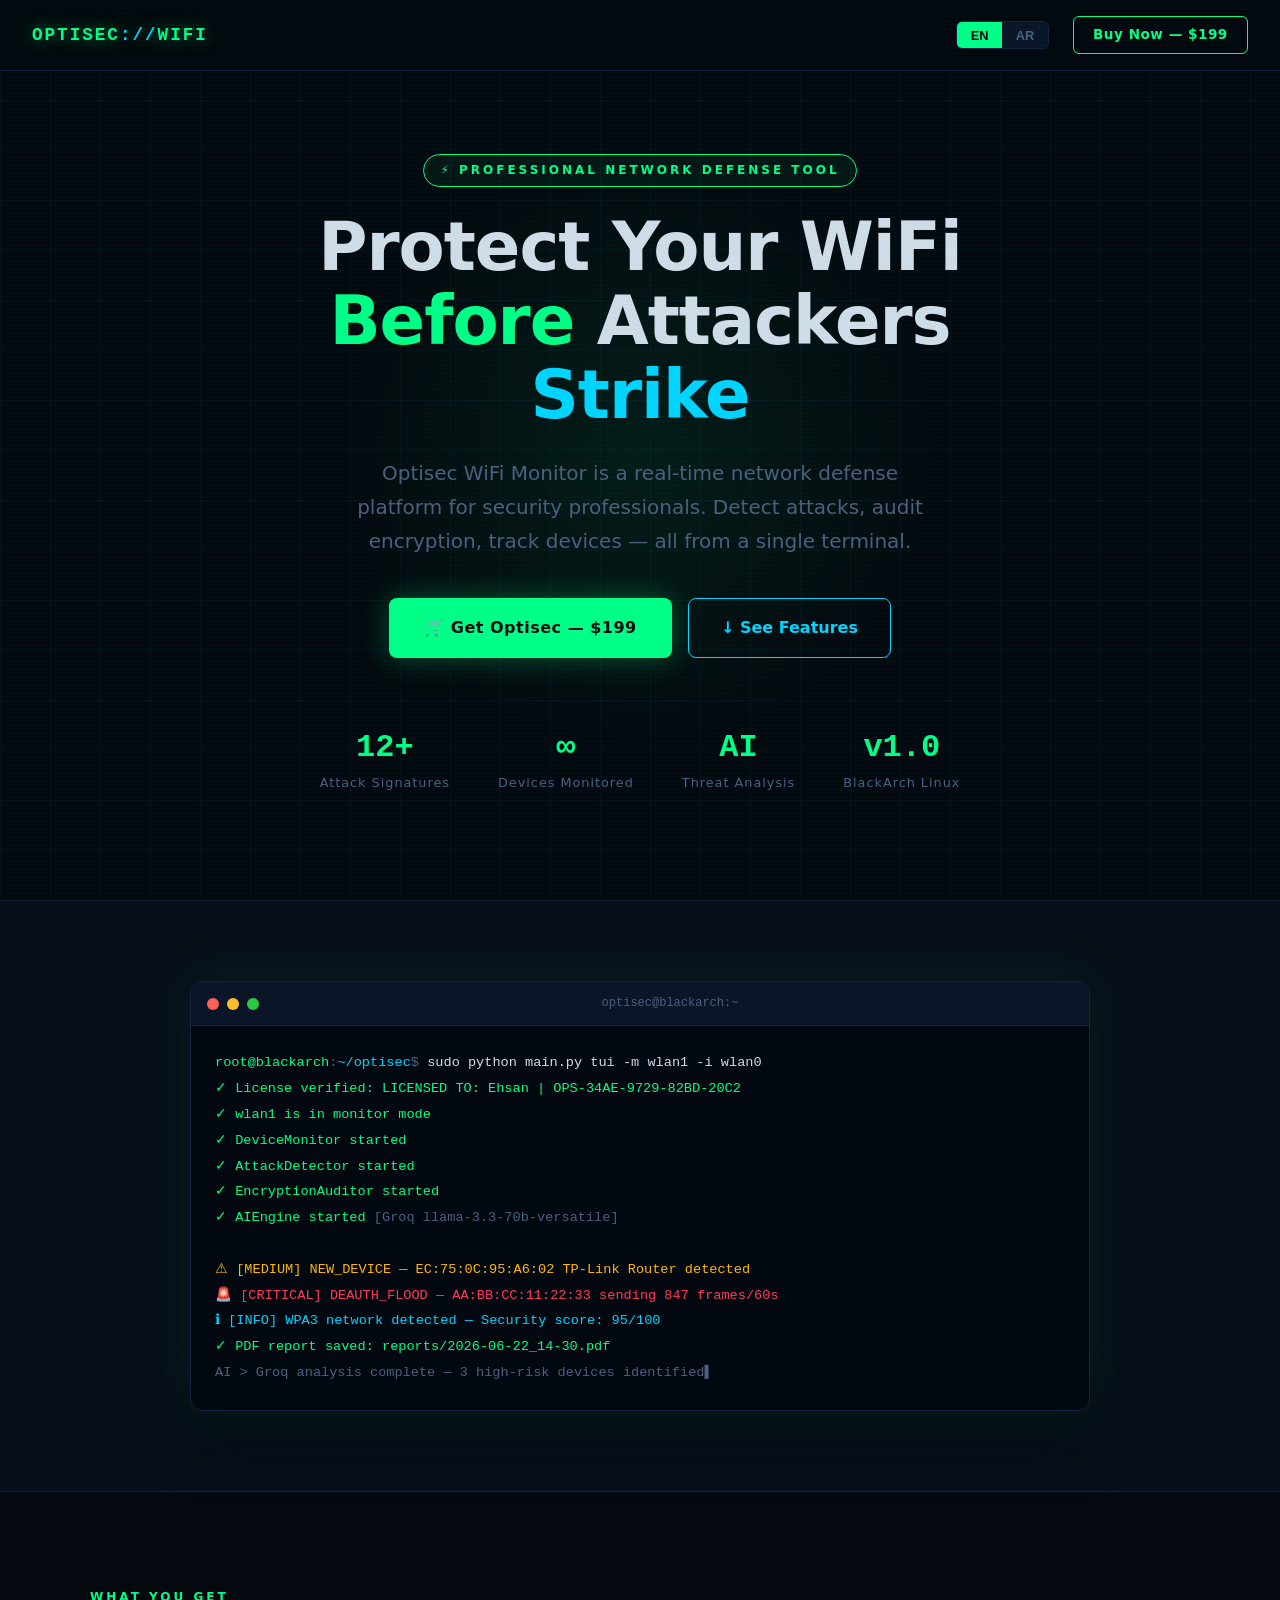
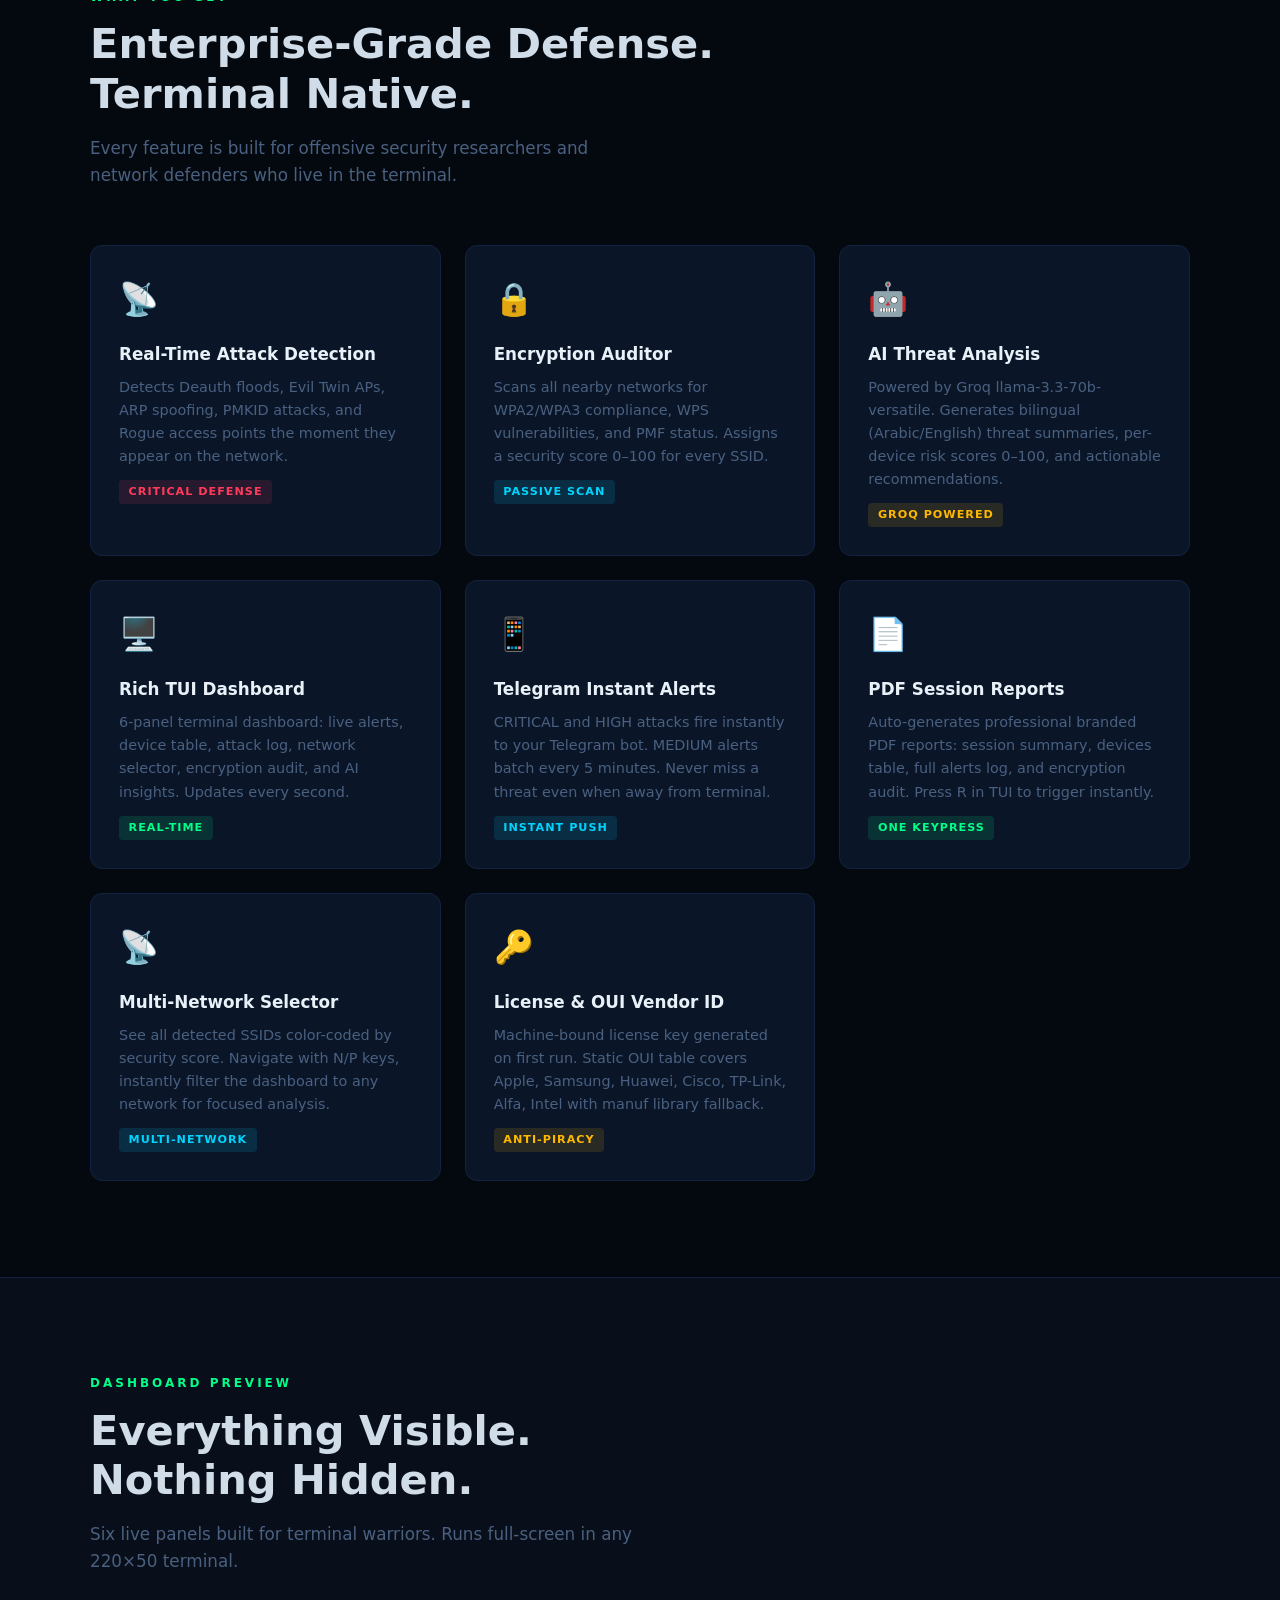
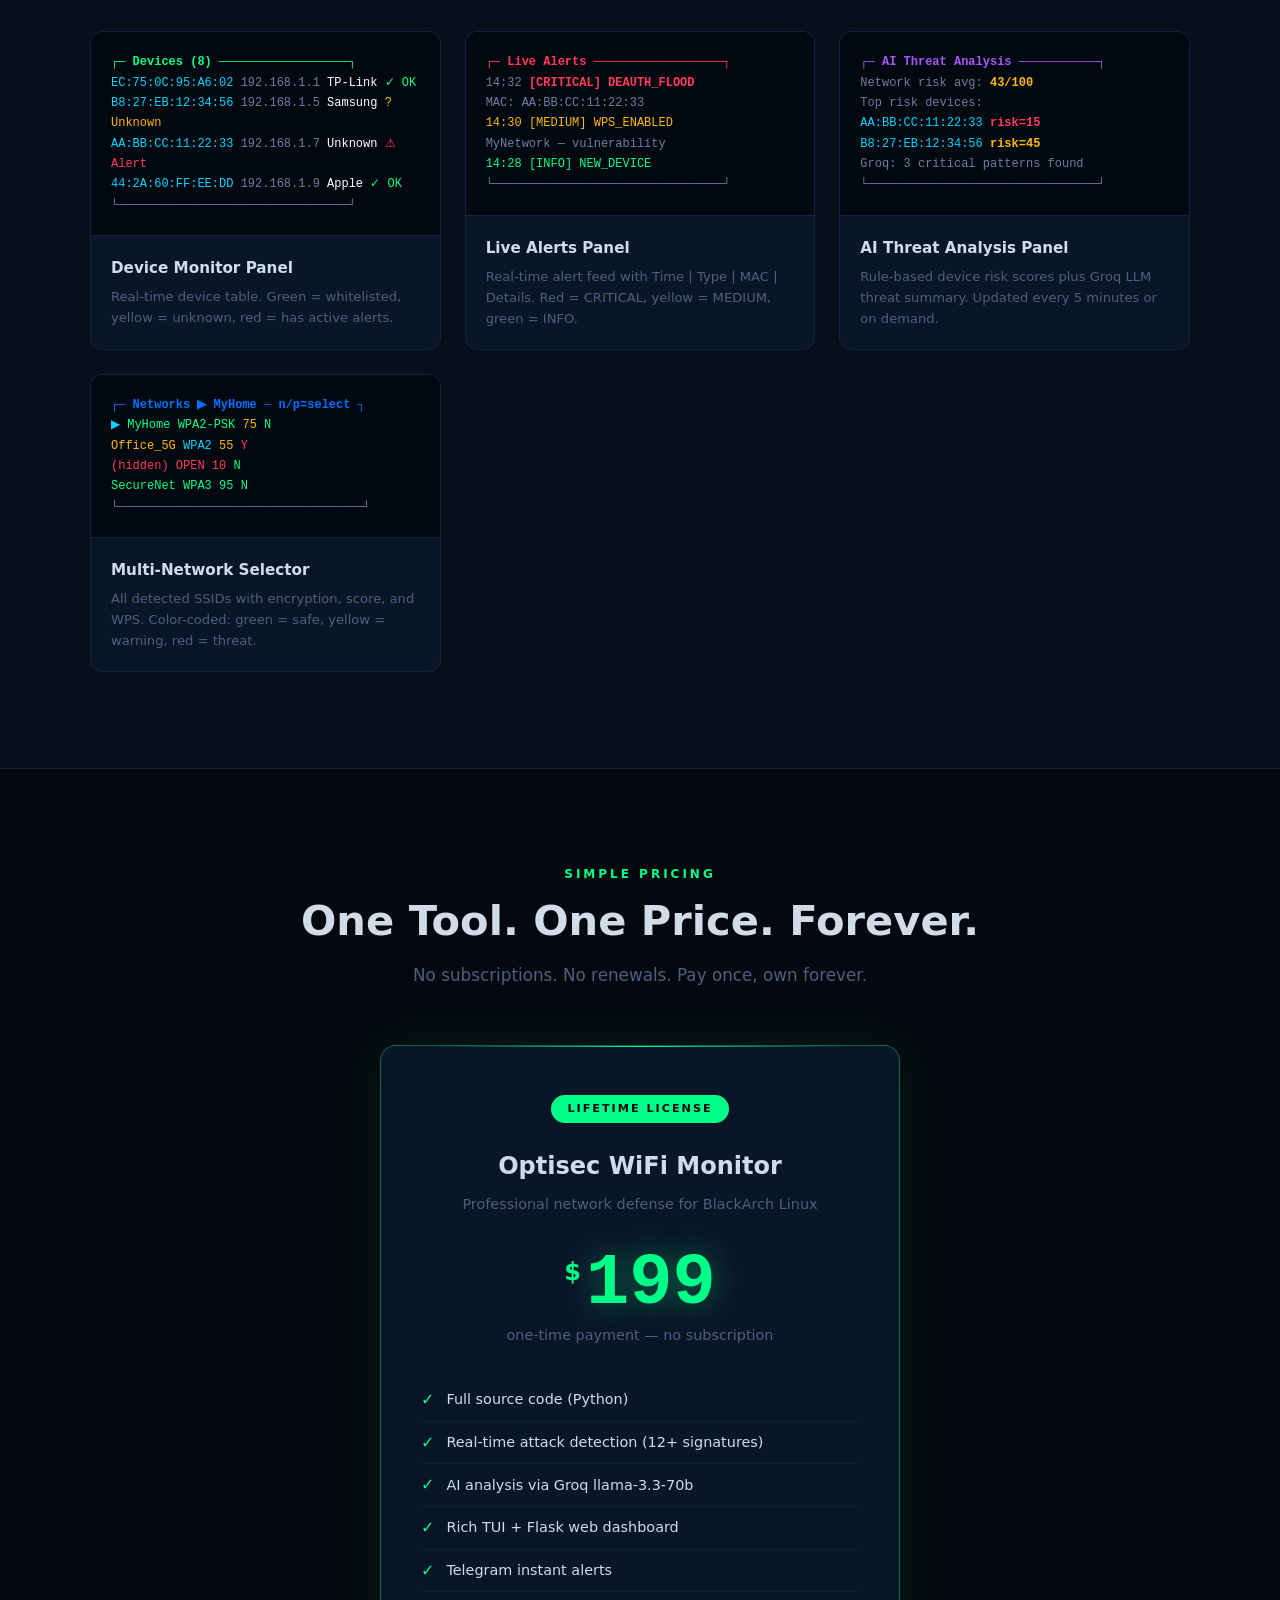
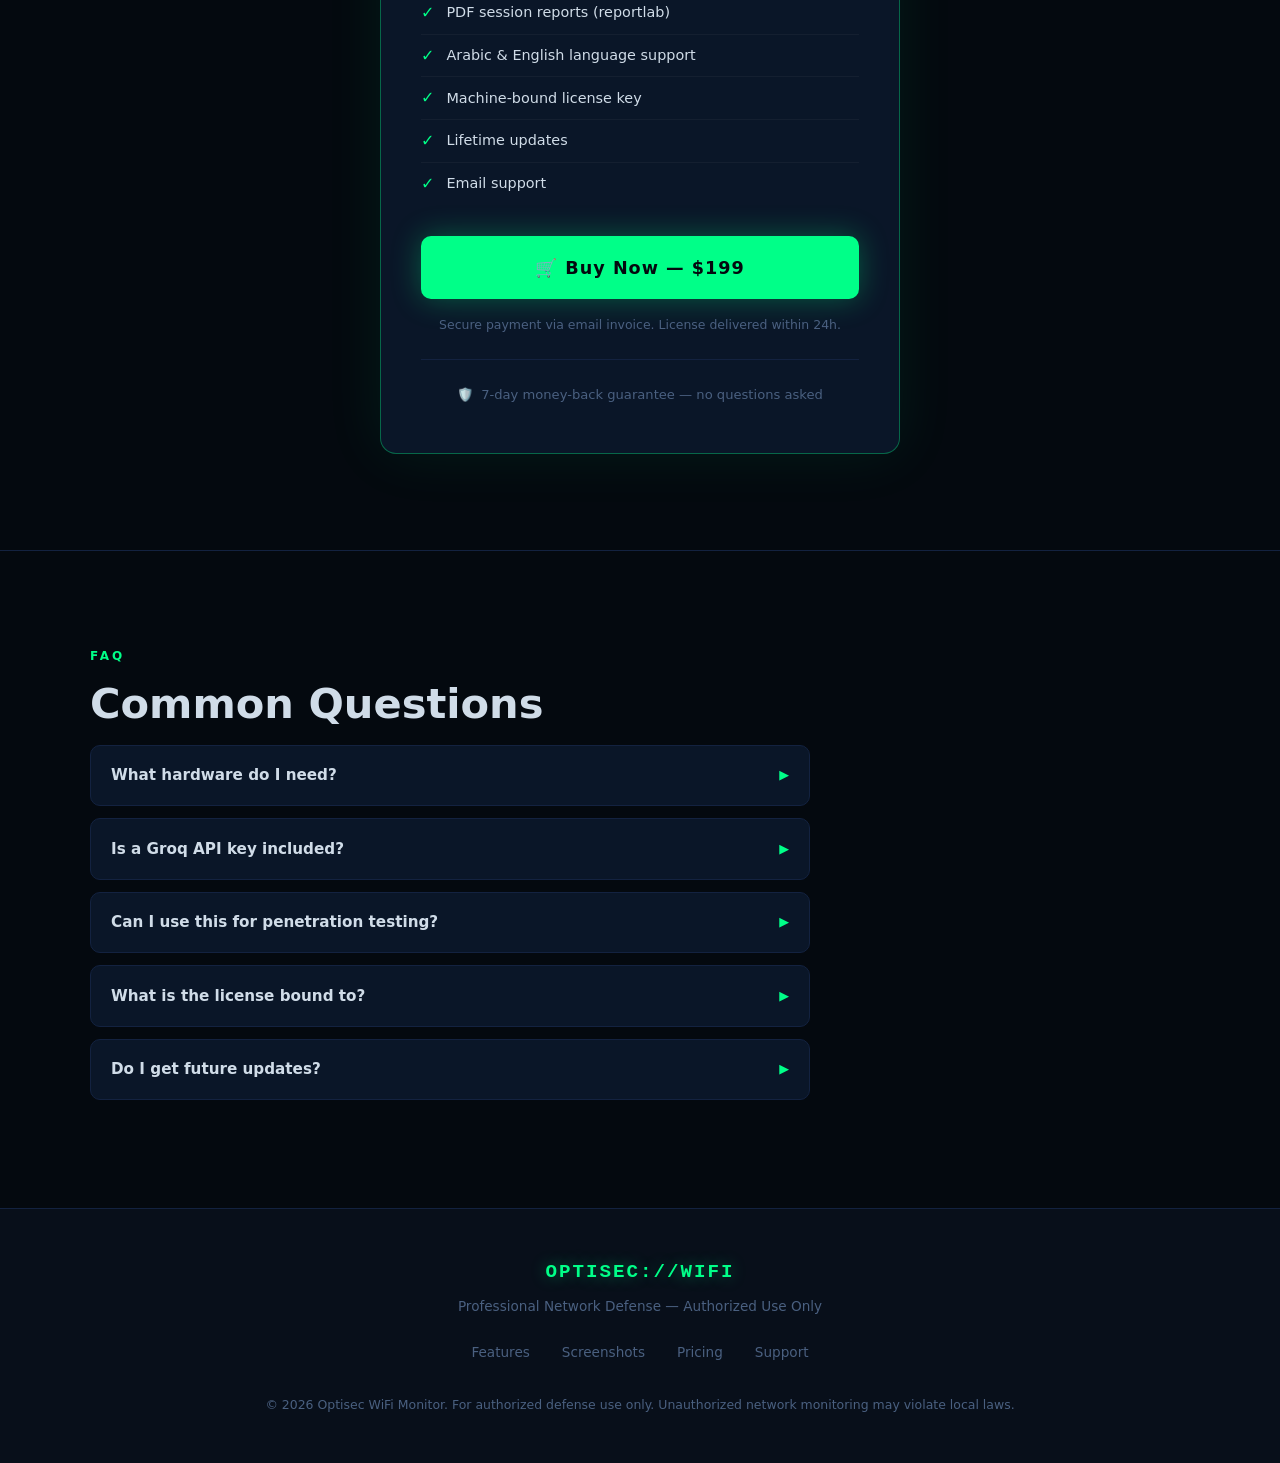
==== index.html @ 94ca8caf "Deploy sales landing page to GitHub Pages Optisec WiFi Monitor — $199 one-time license. Bilingual EN" ====
<!DOCTYPE html>
<html lang="en" dir="ltr">
<head>
<meta charset="UTF-8">
<meta name="viewport" content="width=device-width, initial-scale=1.0">
<title>Optisec WiFi Monitor — Professional Network Defense</title>
<style>
  :root {
    --green:   #00ff88;
    --cyan:    #00d4ff;
    --red:     #ff3b5c;
    --bg:      #04090f;
    --bg2:     #080f1a;
    --card:    #0a1628;
    --border:  #132240;
    --text:    #d0dce8;
    --muted:   #4a6080;
    --yellow:  #ffb800;
  }

  * { margin: 0; padding: 0; box-sizing: border-box; }

  html { scroll-behavior: smooth; }

  body {
    background: var(--bg);
    color: var(--text);
    font-family: 'Segoe UI', system-ui, sans-serif;
    line-height: 1.6;
    overflow-x: hidden;
  }

  body.ar { font-family: 'Segoe UI', 'Tahoma', 'Arial', sans-serif; }

  /* ── Scanlines overlay ───────────────────────────────────── */
  body::before {
    content: '';
    position: fixed;
    inset: 0;
    background: repeating-linear-gradient(
      0deg,
      transparent,
      transparent 2px,
      rgba(0,255,136,0.015) 2px,
      rgba(0,255,136,0.015) 4px
    );
    pointer-events: none;
    z-index: 999;
  }

  /* ── Nav ─────────────────────────────────────────────────── */
  nav {
    position: fixed;
    top: 0; left: 0; right: 0;
    z-index: 100;
    background: rgba(4,9,15,0.92);
    backdrop-filter: blur(12px);
    border-bottom: 1px solid var(--border);
    padding: 1rem 2rem;
    display: flex;
    align-items: center;
    justify-content: space-between;
  }

  .nav-logo {
    font-size: 1.1rem;
    font-weight: 700;
    font-family: 'Courier New', monospace;
    color: var(--green);
    letter-spacing: 2px;
    text-shadow: 0 0 16px rgba(0,255,136,0.5);
  }

  .nav-logo span { color: var(--cyan); }

  .nav-right { display: flex; align-items: center; gap: 1.5rem; }

  .lang-toggle {
    display: flex;
    background: var(--card);
    border: 1px solid var(--border);
    border-radius: 6px;
    overflow: hidden;
  }

  .lang-btn {
    padding: 0.35rem 0.85rem;
    font-size: 0.8rem;
    font-weight: 600;
    cursor: pointer;
    border: none;
    background: transparent;
    color: var(--muted);
    transition: all 0.2s;
  }

  .lang-btn.active {
    background: var(--green);
    color: #04090f;
  }

  .nav-cta {
    padding: 0.45rem 1.2rem;
    background: transparent;
    border: 1px solid var(--green);
    color: var(--green);
    border-radius: 6px;
    font-size: 0.85rem;
    font-weight: 600;
    cursor: pointer;
    text-decoration: none;
    transition: all 0.2s;
    letter-spacing: 0.5px;
  }

  .nav-cta:hover {
    background: var(--green);
    color: #04090f;
    box-shadow: 0 0 20px rgba(0,255,136,0.4);
  }

  /* ── Hero ────────────────────────────────────────────────── */
  .hero {
    min-height: 100vh;
    display: flex;
    align-items: center;
    justify-content: center;
    text-align: center;
    padding: 7rem 2rem 4rem;
    position: relative;
    overflow: hidden;
  }

  .hero-grid {
    position: absolute;
    inset: 0;
    background-image:
      linear-gradient(rgba(0,212,255,0.04) 1px, transparent 1px),
      linear-gradient(90deg, rgba(0,212,255,0.04) 1px, transparent 1px);
    background-size: 50px 50px;
    animation: gridPan 20s linear infinite;
  }

  @keyframes gridPan {
    0%   { background-position: 0 0; }
    100% { background-position: 50px 50px; }
  }

  .hero-glow {
    position: absolute;
    width: 600px; height: 600px;
    background: radial-gradient(circle, rgba(0,255,136,0.08) 0%, transparent 70%);
    top: 50%; left: 50%;
    transform: translate(-50%, -50%);
    pointer-events: none;
  }

  .hero-content { position: relative; z-index: 1; max-width: 820px; }

  .hero-badge {
    display: inline-block;
    padding: 0.35rem 1rem;
    border: 1px solid var(--green);
    border-radius: 50px;
    font-size: 0.75rem;
    font-weight: 700;
    color: var(--green);
    letter-spacing: 3px;
    text-transform: uppercase;
    margin-bottom: 1.5rem;
    background: rgba(0,255,136,0.06);
  }

  .hero h1 {
    font-size: clamp(2.4rem, 6vw, 4.2rem);
    font-weight: 800;
    line-height: 1.1;
    margin-bottom: 1.5rem;
    letter-spacing: -1px;
  }

  .hero h1 .accent { color: var(--green); }
  .hero h1 .accent2 { color: var(--cyan); }

  .hero-sub {
    font-size: clamp(1rem, 2.5vw, 1.25rem);
    color: var(--muted);
    max-width: 600px;
    margin: 0 auto 2.5rem;
    line-height: 1.7;
  }

  .hero-actions { display: flex; gap: 1rem; justify-content: center; flex-wrap: wrap; }

  .btn-primary {
    display: inline-flex;
    align-items: center;
    gap: 0.5rem;
    padding: 1rem 2.2rem;
    background: var(--green);
    color: #04090f;
    font-weight: 800;
    font-size: 1rem;
    border: none;
    border-radius: 8px;
    cursor: pointer;
    text-decoration: none;
    transition: all 0.2s;
    letter-spacing: 0.5px;
    box-shadow: 0 0 30px rgba(0,255,136,0.3);
  }

  .btn-primary:hover {
    transform: translateY(-2px);
    box-shadow: 0 0 50px rgba(0,255,136,0.5);
  }

  .btn-secondary {
    display: inline-flex;
    align-items: center;
    gap: 0.5rem;
    padding: 1rem 2rem;
    background: transparent;
    color: var(--cyan);
    font-weight: 600;
    font-size: 1rem;
    border: 1px solid var(--cyan);
    border-radius: 8px;
    cursor: pointer;
    text-decoration: none;
    transition: all 0.2s;
  }

  .btn-secondary:hover {
    background: rgba(0,212,255,0.08);
    box-shadow: 0 0 20px rgba(0,212,255,0.2);
  }

  .hero-stats {
    display: flex;
    gap: 3rem;
    justify-content: center;
    margin-top: 4rem;
    flex-wrap: wrap;
  }

  .stat { text-align: center; }
  .stat-num {
    font-size: 2rem;
    font-weight: 800;
    color: var(--green);
    font-family: 'Courier New', monospace;
  }
  .stat-label { font-size: 0.8rem; color: var(--muted); letter-spacing: 1px; }

  /* ── Terminal Demo ───────────────────────────────────────── */
  .terminal-section {
    padding: 5rem 2rem;
    background: var(--bg2);
    border-top: 1px solid var(--border);
    border-bottom: 1px solid var(--border);
  }

  .terminal-wrap {
    max-width: 900px;
    margin: 0 auto;
    background: #020810;
    border: 1px solid var(--border);
    border-radius: 12px;
    overflow: hidden;
    box-shadow: 0 0 60px rgba(0,255,136,0.1), 0 20px 60px rgba(0,0,0,0.5);
  }

  .terminal-bar {
    background: var(--card);
    padding: 0.75rem 1rem;
    display: flex;
    align-items: center;
    gap: 0.5rem;
    border-bottom: 1px solid var(--border);
  }

  .dot { width: 12px; height: 12px; border-radius: 50%; }
  .dot-r { background: #ff5f57; }
  .dot-y { background: #ffbd2e; }
  .dot-g { background: #28ca41; }

  .terminal-title {
    margin-left: auto; margin-right: auto;
    font-size: 0.75rem;
    color: var(--muted);
    font-family: 'Courier New', monospace;
  }

  .terminal-body {
    padding: 1.5rem;
    font-family: 'Courier New', monospace;
    font-size: 0.85rem;
    line-height: 1.9;
  }

  .t-prompt { color: var(--green); }
  .t-cmd    { color: var(--text); }
  .t-ok     { color: var(--green); }
  .t-warn   { color: var(--yellow); }
  .t-err    { color: var(--red); }
  .t-info   { color: var(--cyan); }
  .t-dim    { color: var(--muted); }
  .t-blink  { animation: blink 1s step-end infinite; }
  @keyframes blink { 50% { opacity: 0; } }

  /* ── Section ─────────────────────────────────────────────── */
  section { padding: 6rem 2rem; }
  .container { max-width: 1100px; margin: 0 auto; }

  .section-label {
    font-size: 0.75rem;
    font-weight: 700;
    letter-spacing: 3px;
    text-transform: uppercase;
    color: var(--green);
    margin-bottom: 0.75rem;
  }

  .section-title {
    font-size: clamp(1.8rem, 4vw, 2.6rem);
    font-weight: 800;
    margin-bottom: 1rem;
    line-height: 1.2;
  }

  .section-sub {
    font-size: 1.05rem;
    color: var(--muted);
    max-width: 560px;
    margin-bottom: 3.5rem;
  }

  /* ── Features grid ───────────────────────────────────────── */
  .features-grid {
    display: grid;
    grid-template-columns: repeat(auto-fit, minmax(300px, 1fr));
    gap: 1.5rem;
  }

  .feature-card {
    background: var(--card);
    border: 1px solid var(--border);
    border-radius: 12px;
    padding: 1.75rem;
    transition: all 0.25s;
    position: relative;
    overflow: hidden;
  }

  .feature-card::before {
    content: '';
    position: absolute;
    top: 0; left: 0; right: 0;
    height: 2px;
    background: linear-gradient(90deg, var(--green), transparent);
    opacity: 0;
    transition: opacity 0.25s;
  }

  .feature-card:hover {
    border-color: rgba(0,255,136,0.3);
    transform: translateY(-3px);
    box-shadow: 0 8px 40px rgba(0,0,0,0.4), 0 0 20px rgba(0,255,136,0.05);
  }

  .feature-card:hover::before { opacity: 1; }

  .feature-icon {
    font-size: 2rem;
    margin-bottom: 1rem;
    display: block;
  }

  .feature-card h3 {
    font-size: 1.05rem;
    font-weight: 700;
    margin-bottom: 0.5rem;
    color: #e8f0f8;
  }

  .feature-card p {
    font-size: 0.9rem;
    color: var(--muted);
    line-height: 1.6;
  }

  .tag {
    display: inline-block;
    padding: 0.2rem 0.6rem;
    border-radius: 4px;
    font-size: 0.7rem;
    font-weight: 700;
    letter-spacing: 1px;
    margin-top: 0.75rem;
  }

  .tag-green  { background: rgba(0,255,136,0.12); color: var(--green); }
  .tag-cyan   { background: rgba(0,212,255,0.12); color: var(--cyan); }
  .tag-yellow { background: rgba(255,184,0,0.12); color: var(--yellow); }
  .tag-red    { background: rgba(255,59,92,0.12);  color: var(--red); }

  /* ── Screenshots ─────────────────────────────────────────── */
  .screenshots { background: var(--bg2); }

  .screen-grid {
    display: grid;
    grid-template-columns: repeat(auto-fit, minmax(280px, 1fr));
    gap: 1.5rem;
    margin-top: 1rem;
  }

  .screen-card {
    background: var(--card);
    border: 1px solid var(--border);
    border-radius: 12px;
    overflow: hidden;
  }

  .screen-preview {
    background: #020810;
    padding: 1.25rem;
    font-family: 'Courier New', monospace;
    font-size: 0.75rem;
    line-height: 1.7;
    border-bottom: 1px solid var(--border);
    min-height: 160px;
  }

  .screen-info { padding: 1.25rem; }
  .screen-info h4 { font-size: 0.95rem; font-weight: 700; margin-bottom: 0.35rem; }
  .screen-info p  { font-size: 0.82rem; color: var(--muted); }

  /* ── Pricing ─────────────────────────────────────────────── */
  .pricing-wrap {
    max-width: 520px;
    margin: 0 auto;
  }

  .price-card {
    background: var(--card);
    border: 1px solid rgba(0,255,136,0.35);
    border-radius: 16px;
    padding: 3rem 2.5rem;
    text-align: center;
    position: relative;
    overflow: hidden;
    box-shadow: 0 0 60px rgba(0,255,136,0.08);
  }

  .price-card::before {
    content: '';
    position: absolute;
    top: -1px; left: 10%; right: 10%;
    height: 2px;
    background: linear-gradient(90deg, transparent, var(--green), transparent);
  }

  .price-badge {
    display: inline-block;
    background: var(--green);
    color: #04090f;
    font-size: 0.7rem;
    font-weight: 800;
    letter-spacing: 2px;
    padding: 0.3rem 1rem;
    border-radius: 50px;
    margin-bottom: 1.5rem;
  }

  .price-name {
    font-size: 1.5rem;
    font-weight: 800;
    margin-bottom: 0.5rem;
  }

  .price-desc {
    font-size: 0.9rem;
    color: var(--muted);
    margin-bottom: 2rem;
  }

  .price-amount {
    margin-bottom: 2rem;
  }

  .price-currency {
    font-size: 1.5rem;
    font-weight: 700;
    color: var(--green);
    vertical-align: top;
    line-height: 3rem;
  }

  .price-number {
    font-size: 4.5rem;
    font-weight: 900;
    color: var(--green);
    font-family: 'Courier New', monospace;
    text-shadow: 0 0 30px rgba(0,255,136,0.4);
    line-height: 1;
  }

  .price-period {
    font-size: 0.9rem;
    color: var(--muted);
    margin-top: 0.25rem;
  }

  .price-features {
    list-style: none;
    text-align: left;
    margin-bottom: 2rem;
  }

  .price-features li {
    padding: 0.5rem 0;
    font-size: 0.9rem;
    display: flex;
    align-items: center;
    gap: 0.75rem;
    border-bottom: 1px solid rgba(255,255,255,0.04);
  }

  .price-features li:last-child { border-bottom: none; }

  .price-features .check { color: var(--green); font-size: 1rem; flex-shrink: 0; }

  .btn-buy {
    display: block;
    width: 100%;
    padding: 1.1rem;
    background: var(--green);
    color: #04090f;
    font-weight: 900;
    font-size: 1.1rem;
    border: none;
    border-radius: 10px;
    cursor: pointer;
    text-decoration: none;
    transition: all 0.2s;
    letter-spacing: 1px;
    box-shadow: 0 0 30px rgba(0,255,136,0.3);
    margin-bottom: 1rem;
  }

  .btn-buy:hover {
    transform: translateY(-2px);
    box-shadow: 0 0 60px rgba(0,255,136,0.5);
  }

  .price-note {
    font-size: 0.78rem;
    color: var(--muted);
  }

  .price-guarantee {
    display: flex;
    align-items: center;
    justify-content: center;
    gap: 0.5rem;
    margin-top: 1.5rem;
    font-size: 0.82rem;
    color: var(--muted);
    border-top: 1px solid var(--border);
    padding-top: 1.5rem;
  }

  /* ── FAQ ─────────────────────────────────────────────────── */
  .faq-list { max-width: 720px; }

  .faq-item {
    border: 1px solid var(--border);
    border-radius: 10px;
    margin-bottom: 0.75rem;
    overflow: hidden;
    background: var(--card);
  }

  .faq-q {
    padding: 1.1rem 1.25rem;
    font-weight: 600;
    cursor: pointer;
    display: flex;
    justify-content: space-between;
    align-items: center;
    user-select: none;
    font-size: 0.95rem;
  }

  .faq-q:hover { color: var(--green); }

  .faq-arrow { color: var(--green); transition: transform 0.2s; font-size: 0.8rem; }
  .faq-item.open .faq-arrow { transform: rotate(90deg); }

  .faq-a {
    display: none;
    padding: 0 1.25rem 1.1rem;
    font-size: 0.88rem;
    color: var(--muted);
    line-height: 1.7;
    border-top: 1px solid var(--border);
    padding-top: 1rem;
  }

  .faq-item.open .faq-a { display: block; }

  /* ── Footer ──────────────────────────────────────────────── */
  footer {
    background: var(--bg2);
    border-top: 1px solid var(--border);
    padding: 3rem 2rem;
    text-align: center;
  }

  .footer-logo {
    font-size: 1.2rem;
    font-weight: 700;
    font-family: 'Courier New', monospace;
    color: var(--green);
    letter-spacing: 2px;
    text-shadow: 0 0 16px rgba(0,255,136,0.4);
    margin-bottom: 0.5rem;
  }

  .footer-tagline {
    font-size: 0.85rem;
    color: var(--muted);
    margin-bottom: 1.5rem;
  }

  .footer-links {
    display: flex;
    gap: 2rem;
    justify-content: center;
    flex-wrap: wrap;
    margin-bottom: 2rem;
  }

  .footer-links a {
    color: var(--muted);
    text-decoration: none;
    font-size: 0.85rem;
    transition: color 0.2s;
  }

  .footer-links a:hover { color: var(--green); }

  .footer-copy {
    font-size: 0.78rem;
    color: var(--muted);
  }

  /* ── Divider ─────────────────────────────────────────────── */
  .divider {
    border: none;
    border-top: 1px solid var(--border);
    margin: 0;
  }

  /* ── RTL / Arabic overrides ──────────────────────────────── */
  html[dir="rtl"] .feature-card::before {
    background: linear-gradient(270deg, var(--green), transparent);
  }

  html[dir="rtl"] .section-sub { margin-left: auto; margin-right: 0; }

  /* ── Responsive ──────────────────────────────────────────── */
  @media (max-width: 600px) {
    nav { padding: 0.75rem 1rem; }
    section { padding: 4rem 1rem; }
    .price-card { padding: 2rem 1.5rem; }
    .price-number { font-size: 3.5rem; }
    .hero-stats { gap: 2rem; }
  }
</style>
</head>
<body>

<!-- ── Nav ──────────────────────────────────────────────────── -->
<nav>
  <div class="nav-logo">OPTISEC<span>://</span>WIFI</div>
  <div class="nav-right">
    <div class="lang-toggle">
      <button class="lang-btn active" onclick="setLang('en')">EN</button>
      <button class="lang-btn" onclick="setLang('ar')">AR</button>
    </div>
    <a href="#pricing" class="nav-cta" data-en="Buy Now — $199" data-ar="اشتر الآن — 199$">Buy Now — $199</a>
  </div>
</nav>

<!-- ── Hero ─────────────────────────────────────────────────── -->
<section class="hero">
  <div class="hero-grid"></div>
  <div class="hero-glow"></div>
  <div class="hero-content">
    <div class="hero-badge" data-en="⚡ Professional Network Defense Tool" data-ar="⚡ أداة دفاع شبكي احترافية">⚡ Professional Network Defense Tool</div>

    <h1>
      <span data-en="Protect Your WiFi<br><span class='accent'>Before</span> Attackers <span class='accent2'>Strike</span>"
            data-ar="احمِ شبكتك اللاسلكية<br><span class='accent'>قبل</span> أن يضرب <span class='accent2'>المهاجمون</span>">
        Protect Your WiFi<br><span class="accent">Before</span> Attackers <span class="accent2">Strike</span>
      </span>
    </h1>

    <p class="hero-sub"
       data-en="Optisec WiFi Monitor is a real-time network defense platform for security professionals. Detect attacks, audit encryption, track devices — all from a single terminal."
       data-ar="Optisec WiFi Monitor منصة دفاع شبكي فورية لمحترفي الأمن السيبراني. اكتشف الهجمات، راجع التشفير، تتبع الأجهزة — كل ذلك من طرفية واحدة.">
      Optisec WiFi Monitor is a real-time network defense platform for security professionals. Detect attacks, audit encryption, track devices — all from a single terminal.
    </p>

    <div class="hero-actions">
      <a href="#pricing" class="btn-primary"
         data-en="🛒 Get Optisec — $199" data-ar="🛒 احصل على Optisec — 199$">
        🛒 Get Optisec — $199
      </a>
      <a href="#features" class="btn-secondary"
         data-en="↓ See Features" data-ar="↓ استعرض المزايا">
        ↓ See Features
      </a>
    </div>

    <div class="hero-stats">
      <div class="stat">
        <div class="stat-num">12+</div>
        <div class="stat-label" data-en="Attack Signatures" data-ar="توقيعات هجوم">Attack Signatures</div>
      </div>
      <div class="stat">
        <div class="stat-num">∞</div>
        <div class="stat-label" data-en="Devices Monitored" data-ar="أجهزة مراقبة">Devices Monitored</div>
      </div>
      <div class="stat">
        <div class="stat-num">AI</div>
        <div class="stat-label" data-en="Threat Analysis" data-ar="تحليل التهديدات">Threat Analysis</div>
      </div>
      <div class="stat">
        <div class="stat-num">v1.0</div>
        <div class="stat-label" data-en="BlackArch Linux" data-ar="بلاك آرش لينكس">BlackArch Linux</div>
      </div>
    </div>
  </div>
</section>

<!-- ── Terminal Demo ─────────────────────────────────────────── -->
<div class="terminal-section">
  <div class="terminal-wrap">
    <div class="terminal-bar">
      <div class="dot dot-r"></div>
      <div class="dot dot-y"></div>
      <div class="dot dot-g"></div>
      <div class="terminal-title">optisec@blackarch:~</div>
    </div>
    <div class="terminal-body">
      <div><span class="t-prompt">root@blackarch</span><span class="t-dim">:</span><span class="t-info">~/optisec</span><span class="t-dim">$</span> <span class="t-cmd">sudo python main.py tui -m wlan1 -i wlan0</span></div>
      <div class="t-ok">✓  License verified: LICENSED TO: Ehsan  |  OPS-34AE-9729-82BD-20C2</div>
      <div class="t-ok">✓  wlan1 is in monitor mode</div>
      <div class="t-ok">✓  DeviceMonitor started</div>
      <div class="t-ok">✓  AttackDetector started</div>
      <div class="t-ok">✓  EncryptionAuditor started</div>
      <div class="t-ok">✓  AIEngine started  <span class="t-dim">[Groq llama-3.3-70b-versatile]</span></div>
      <div>&nbsp;</div>
      <div><span class="t-warn">⚠  [MEDIUM] NEW_DEVICE — EC:75:0C:95:A6:02  TP-Link Router detected</span></div>
      <div><span class="t-err">🚨 [CRITICAL] DEAUTH_FLOOD — AA:BB:CC:11:22:33 sending 847 frames/60s</span></div>
      <div><span class="t-info">ℹ  [INFO] WPA3 network detected — Security score: 95/100</span></div>
      <div><span class="t-ok">✓  PDF report saved: reports/2026-06-22_14-30.pdf</span></div>
      <div><span class="t-dim">AI &gt; Groq analysis complete — 3 high-risk devices identified<span class="t-blink">▌</span></span></div>
    </div>
  </div>
</div>

<!-- ── Features ──────────────────────────────────────────────── -->
<section id="features">
  <div class="container">
    <div class="section-label" data-en="What You Get" data-ar="ما ستحصل عليه">What You Get</div>
    <h2 class="section-title"
        data-en="Enterprise-Grade Defense.<br>Terminal Native."
        data-ar="دفاع بمستوى المؤسسات.<br>مصمم للطرفية.">
      Enterprise-Grade Defense.<br>Terminal Native.
    </h2>
    <p class="section-sub"
       data-en="Every feature is built for offensive security researchers and network defenders who live in the terminal."
       data-ar="كل ميزة مُصممة لباحثي الأمن الهجومي والمدافعين عن الشبكات الذين يعيشون في الطرفية.">
      Every feature is built for offensive security researchers and network defenders who live in the terminal.
    </p>

    <div class="features-grid">

      <div class="feature-card">
        <span class="feature-icon">📡</span>
        <h3 data-en="Real-Time Attack Detection" data-ar="كشف الهجمات الفوري">Real-Time Attack Detection</h3>
        <p data-en="Detects Deauth floods, Evil Twin APs, ARP spoofing, PMKID attacks, and Rogue access points the moment they appear on the network." data-ar="يكتشف فيضانات إلغاء المصادقة، نقاط الوصول المزدوجة، انتحال ARP، وهجمات PMKID فور ظهورها على الشبكة.">
          Detects Deauth floods, Evil Twin APs, ARP spoofing, PMKID attacks, and Rogue access points the moment they appear on the network.
        </p>
        <span class="tag tag-red" data-en="CRITICAL DEFENSE" data-ar="دفاع حرج">CRITICAL DEFENSE</span>
      </div>

      <div class="feature-card">
        <span class="feature-icon">🔒</span>
        <h3 data-en="Encryption Auditor" data-ar="مدقق التشفير">Encryption Auditor</h3>
        <p data-en="Scans all nearby networks for WPA2/WPA3 compliance, WPS vulnerabilities, and PMF status. Assigns a security score 0–100 for every SSID." data-ar="يفحص جميع الشبكات المجاورة لمطابقة WPA2/WPA3، ثغرات WPS، وحالة PMF. يعطي كل SSID درجة أمان من 0 إلى 100.">
          Scans all nearby networks for WPA2/WPA3 compliance, WPS vulnerabilities, and PMF status. Assigns a security score 0–100 for every SSID.
        </p>
        <span class="tag tag-cyan" data-en="PASSIVE SCAN" data-ar="فحص سلبي">PASSIVE SCAN</span>
      </div>

      <div class="feature-card">
        <span class="feature-icon">🤖</span>
        <h3 data-en="AI Threat Analysis" data-ar="تحليل التهديدات بالذكاء الاصطناعي">AI Threat Analysis</h3>
        <p data-en="Powered by Groq llama-3.3-70b-versatile. Generates bilingual (Arabic/English) threat summaries, per-device risk scores 0–100, and actionable recommendations." data-ar="مدعوم بـ Groq llama-3.3-70b-versatile. يولد ملخصات تهديدات ثنائية اللغة (عربي/إنجليزي)، ودرجات مخاطر لكل جهاز، وتوصيات قابلة للتنفيذ.">
          Powered by Groq llama-3.3-70b-versatile. Generates bilingual (Arabic/English) threat summaries, per-device risk scores 0–100, and actionable recommendations.
        </p>
        <span class="tag tag-yellow" data-en="GROQ POWERED" data-ar="مدعوم بـ Groq">GROQ POWERED</span>
      </div>

      <div class="feature-card">
        <span class="feature-icon">🖥️</span>
        <h3 data-en="Rich TUI Dashboard" data-ar="لوحة تحكم طرفية متقدمة">Rich TUI Dashboard</h3>
        <p data-en="6-panel terminal dashboard: live alerts, device table, attack log, network selector, encryption audit, and AI insights. Updates every second." data-ar="لوحة تحكم طرفية بـ 6 نوافذ: تنبيهات مباشرة، جدول الأجهزة، سجل الهجمات، محدد الشبكة، مراجعة التشفير، ورؤى الذكاء الاصطناعي. تحديث كل ثانية.">
          6-panel terminal dashboard: live alerts, device table, attack log, network selector, encryption audit, and AI insights. Updates every second.
        </p>
        <span class="tag tag-green" data-en="REAL-TIME" data-ar="فوري">REAL-TIME</span>
      </div>

      <div class="feature-card">
        <span class="feature-icon">📱</span>
        <h3 data-en="Telegram Instant Alerts" data-ar="تنبيهات تيليغرام الفورية">Telegram Instant Alerts</h3>
        <p data-en="CRITICAL and HIGH attacks fire instantly to your Telegram bot. MEDIUM alerts batch every 5 minutes. Never miss a threat even when away from terminal." data-ar="تُرسل الهجمات الحرجة والعالية فوراً إلى بوت تيليغرام الخاص بك. تنبيهات MEDIUM تُجمَّع كل 5 دقائق. لا تفوتك أي تهديدات حتى بعيداً عن الطرفية.">
          CRITICAL and HIGH attacks fire instantly to your Telegram bot. MEDIUM alerts batch every 5 minutes. Never miss a threat even when away from terminal.
        </p>
        <span class="tag tag-cyan" data-en="INSTANT PUSH" data-ar="إشعار فوري">INSTANT PUSH</span>
      </div>

      <div class="feature-card">
        <span class="feature-icon">📄</span>
        <h3 data-en="PDF Session Reports" data-ar="تقارير PDF للجلسة">PDF Session Reports</h3>
        <p data-en="Auto-generates professional branded PDF reports: session summary, devices table, full alerts log, and encryption audit. Press R in TUI to trigger instantly." data-ar="يولد تلقائياً تقارير PDF احترافية بالعلامة التجارية: ملخص الجلسة، جدول الأجهزة، سجل التنبيهات الكامل، ومراجعة التشفير. اضغط R في لوحة التحكم لتشغيلها فوراً.">
          Auto-generates professional branded PDF reports: session summary, devices table, full alerts log, and encryption audit. Press R in TUI to trigger instantly.
        </p>
        <span class="tag tag-green" data-en="ONE KEYPRESS" data-ar="ضغطة واحدة">ONE KEYPRESS</span>
      </div>

      <div class="feature-card">
        <span class="feature-icon">📡</span>
        <h3 data-en="Multi-Network Selector" data-ar="محدد الشبكات المتعددة">Multi-Network Selector</h3>
        <p data-en="See all detected SSIDs color-coded by security score. Navigate with N/P keys, instantly filter the dashboard to any network for focused analysis." data-ar="اعرض جميع SSIDs المكتشفة مرمزة بالألوان وفق درجة الأمان. تنقل بمفاتيح N/P، وصفِّ لوحة التحكم لأي شبكة لتحليل مركّز.">
          See all detected SSIDs color-coded by security score. Navigate with N/P keys, instantly filter the dashboard to any network for focused analysis.
        </p>
        <span class="tag tag-cyan" data-en="MULTI-NETWORK" data-ar="متعدد الشبكات">MULTI-NETWORK</span>
      </div>

      <div class="feature-card">
        <span class="feature-icon">🔑</span>
        <h3 data-en="License & OUI Vendor ID" data-ar="ترخيص ومعرّف بائع OUI">License & OUI Vendor ID</h3>
        <p data-en="Machine-bound license key generated on first run. Static OUI table covers Apple, Samsung, Huawei, Cisco, TP-Link, Alfa, Intel with manuf library fallback." data-ar="مفتاح ترخيص مرتبط بالجهاز يُولَّد عند أول تشغيل. جدول OUI يغطي Apple، Samsung، Huawei، Cisco، TP-Link، Alfa، Intel مع مكتبة manuf كخيار بديل.">
          Machine-bound license key generated on first run. Static OUI table covers Apple, Samsung, Huawei, Cisco, TP-Link, Alfa, Intel with manuf library fallback.
        </p>
        <span class="tag tag-yellow" data-en="ANTI-PIRACY" data-ar="حماية من القرصنة">ANTI-PIRACY</span>
      </div>

    </div>
  </div>
</section>

<hr class="divider">

<!-- ── Screenshots ───────────────────────────────────────────── -->
<section class="screenshots" id="screenshots">
  <div class="container">
    <div class="section-label" data-en="Dashboard Preview" data-ar="معاينة لوحة التحكم">Dashboard Preview</div>
    <h2 class="section-title"
        data-en="Everything Visible.<br>Nothing Hidden."
        data-ar="كل شيء مرئي.<br>لا شيء مخفي.">
      Everything Visible.<br>Nothing Hidden.
    </h2>
    <p class="section-sub"
       data-en="Six live panels built for terminal warriors. Runs full-screen in any 220×50 terminal."
       data-ar="ست نوافذ مباشرة مصممة لمحاربي الطرفية. تعمل بملء الشاشة في أي طرفية 220×50.">
      Six live panels built for terminal warriors. Runs full-screen in any 220×50 terminal.
    </p>

    <div class="screen-grid">

      <div class="screen-card">
        <div class="screen-preview">
          <div style="color:#00ff88;font-weight:700;">┌─ Devices (8) ──────────────────┐</div>
          <div><span style="color:#00d4ff;">EC:75:0C:95:A6:02</span> <span style="color:#6b7fa0;">192.168.1.1</span>  <span style="color:#fff;">TP-Link</span>  <span style="color:#00ff88;">✓ OK</span></div>
          <div><span style="color:#00d4ff;">B8:27:EB:12:34:56</span> <span style="color:#6b7fa0;">192.168.1.5</span>  <span style="color:#fff;">Samsung</span>  <span style="color:#ffb800;">? Unknown</span></div>
          <div><span style="color:#00d4ff;">AA:BB:CC:11:22:33</span> <span style="color:#6b7fa0;">192.168.1.7</span>  <span style="color:#fff;">Unknown</span>  <span style="color:#ff3b5c;">⚠ Alert</span></div>
          <div><span style="color:#00d4ff;">44:2A:60:FF:EE:DD</span> <span style="color:#6b7fa0;">192.168.1.9</span>  <span style="color:#fff;">Apple   </span>  <span style="color:#00ff88;">✓ OK</span></div>
          <div style="color:#6b7fa0;">└────────────────────────────────┘</div>
        </div>
        <div class="screen-info">
          <h4 data-en="Device Monitor Panel" data-ar="نافذة مراقبة الأجهزة">Device Monitor Panel</h4>
          <p data-en="Real-time device table. Green = whitelisted, yellow = unknown, red = has active alerts." data-ar="جدول الأجهزة الفوري. أخضر = في القائمة البيضاء، أصفر = غير معروف، أحمر = له تنبيهات نشطة.">Real-time device table. Green = whitelisted, yellow = unknown, red = has active alerts.</p>
        </div>
      </div>

      <div class="screen-card">
        <div class="screen-preview">
          <div style="color:#ff3b5c;font-weight:700;">┌─ Live Alerts ──────────────────┐</div>
          <div><span style="color:#6b7fa0;">14:32</span> <span style="color:#ff3b5c;font-weight:700;">[CRITICAL] DEAUTH_FLOOD</span></div>
          <div><span style="color:#6b7fa0;">     MAC: AA:BB:CC:11:22:33</span></div>
          <div><span style="color:#ffb800;">14:30</span> <span style="color:#ffb800;">[MEDIUM]   WPS_ENABLED</span></div>
          <div><span style="color:#6b7fa0;">     MyNetwork — vulnerability</span></div>
          <div><span style="color:#00ff88;">14:28</span> <span style="color:#00ff88;">[INFO]     NEW_DEVICE</span></div>
          <div style="color:#6b7fa0;">└────────────────────────────────┘</div>
        </div>
        <div class="screen-info">
          <h4 data-en="Live Alerts Panel" data-ar="نافذة التنبيهات المباشرة">Live Alerts Panel</h4>
          <p data-en="Real-time alert feed with Time | Type | MAC | Details. Red = CRITICAL, yellow = MEDIUM, green = INFO." data-ar="تدفق تنبيهات مباشر مع الوقت | النوع | MAC | التفاصيل. أحمر = حرج، أصفر = متوسط، أخضر = معلومة.">Real-time alert feed with Time | Type | MAC | Details. Red = CRITICAL, yellow = MEDIUM, green = INFO.</p>
        </div>
      </div>

      <div class="screen-card">
        <div class="screen-preview">
          <div style="color:#a855f7;font-weight:700;">┌─ AI Threat Analysis ───────────┐</div>
          <div><span style="color:#6b7fa0;">Network risk avg: </span><span style="color:#ffb800;font-weight:700;">43/100</span></div>
          <div><span style="color:#6b7fa0;">Top risk devices:</span></div>
          <div>  <span style="color:#00d4ff;">AA:BB:CC:11:22:33</span> <span style="color:#ff3b5c;font-weight:700;">risk=15</span></div>
          <div>  <span style="color:#00d4ff;">B8:27:EB:12:34:56</span> <span style="color:#ffb800;font-weight:700;">risk=45</span></div>
          <div><span style="color:#6b7fa0;">Groq: 3 critical patterns found</span></div>
          <div style="color:#6b7fa0;">└────────────────────────────────┘</div>
        </div>
        <div class="screen-info">
          <h4 data-en="AI Threat Analysis Panel" data-ar="نافذة تحليل التهديدات بالذكاء الاصطناعي">AI Threat Analysis Panel</h4>
          <p data-en="Rule-based device risk scores plus Groq LLM threat summary. Updated every 5 minutes or on demand." data-ar="درجات مخاطر الأجهزة المستندة إلى القواعد بالإضافة إلى ملخص تهديدات Groq LLM. يُحدَّث كل 5 دقائق أو عند الطلب.">Rule-based device risk scores plus Groq LLM threat summary. Updated every 5 minutes or on demand.</p>
        </div>
      </div>

      <div class="screen-card">
        <div class="screen-preview">
          <div style="color:#0070ff;font-weight:700;">┌─ Networks ▶ MyHome ─ n/p=select ┐</div>
          <div><span style="color:#00d4ff;">▶</span> <span style="color:#00ff88;">MyHome     </span> <span style="color:#00ff88;">WPA2-PSK</span> <span style="color:#ffb800;">75</span> <span style="color:#00ff88;">N</span></div>
          <div>  <span style="color:#ffb800;">Office_5G  </span> <span style="color:#00d4ff;">WPA2    </span> <span style="color:#ffb800;">55</span> <span style="color:#ff3b5c;">Y</span></div>
          <div>  <span style="color:#ff3b5c;">(hidden)   </span> <span style="color:#ff3b5c;">OPEN    </span> <span style="color:#ff3b5c;">10</span> <span style="color:#00ff88;">N</span></div>
          <div>  <span style="color:#00ff88;">SecureNet  </span> <span style="color:#00ff88;">WPA3    </span> <span style="color:#00ff88;">95</span> <span style="color:#00ff88;">N</span></div>
          <div style="color:#6b7fa0;">└──────────────────────────────────┘</div>
        </div>
        <div class="screen-info">
          <h4 data-en="Multi-Network Selector" data-ar="محدد الشبكات المتعددة">Multi-Network Selector</h4>
          <p data-en="All detected SSIDs with encryption, score, and WPS. Color-coded: green = safe, yellow = warning, red = threat." data-ar="جميع SSIDs المكتشفة مع التشفير والدرجة وWPS. مرمزة بالألوان: أخضر = آمن، أصفر = تحذير، أحمر = تهديد.">All detected SSIDs with encryption, score, and WPS. Color-coded: green = safe, yellow = warning, red = threat.</p>
        </div>
      </div>

    </div>
  </div>
</section>

<hr class="divider">

<!-- ── Pricing ───────────────────────────────────────────────── -->
<section id="pricing">
  <div class="container">
    <div style="text-align:center; margin-bottom: 3.5rem;">
      <div class="section-label" data-en="Simple Pricing" data-ar="سعر بسيط">Simple Pricing</div>
      <h2 class="section-title"
          data-en="One Tool. One Price. Forever."
          data-ar="أداة واحدة. سعر واحد. للأبد.">
        One Tool. One Price. Forever.
      </h2>
      <p class="section-sub" style="margin: 0 auto;"
         data-en="No subscriptions. No renewals. Pay once, own forever."
         data-ar="لا اشتراكات. لا تجديدات. ادفع مرة واحدة، امتلكه للأبد.">
        No subscriptions. No renewals. Pay once, own forever.
      </p>
    </div>

    <div class="pricing-wrap">
      <div class="price-card">
        <div class="price-badge" data-en="LIFETIME LICENSE" data-ar="ترخيص مدى الحياة">LIFETIME LICENSE</div>
        <div class="price-name" data-en="Optisec WiFi Monitor" data-ar="Optisec WiFi Monitor">Optisec WiFi Monitor</div>
        <div class="price-desc"
             data-en="Professional network defense for BlackArch Linux"
             data-ar="دفاع شبكي احترافي لـ BlackArch Linux">
          Professional network defense for BlackArch Linux
        </div>

        <div class="price-amount">
          <span class="price-currency">$</span>
          <span class="price-number">199</span>
          <div class="price-period" data-en="one-time payment — no subscription" data-ar="دفعة واحدة — بدون اشتراك">one-time payment — no subscription</div>
        </div>

        <ul class="price-features">
          <li><span class="check">✓</span> <span data-en="Full source code (Python)" data-ar="الكود المصدري الكامل (Python)">Full source code (Python)</span></li>
          <li><span class="check">✓</span> <span data-en="Real-time attack detection (12+ signatures)" data-ar="كشف الهجمات الفوري (أكثر من 12 توقيعاً)">Real-time attack detection (12+ signatures)</span></li>
          <li><span class="check">✓</span> <span data-en="AI analysis via Groq llama-3.3-70b" data-ar="تحليل ذكاء اصطناعي عبر Groq llama-3.3-70b">AI analysis via Groq llama-3.3-70b</span></li>
          <li><span class="check">✓</span> <span data-en="Rich TUI + Flask web dashboard" data-ar="لوحة تحكم TUI وFlask للويب">Rich TUI + Flask web dashboard</span></li>
          <li><span class="check">✓</span> <span data-en="Telegram instant alerts" data-ar="تنبيهات تيليغرام الفورية">Telegram instant alerts</span></li>
          <li><span class="check">✓</span> <span data-en="PDF session reports (reportlab)" data-ar="تقارير PDF للجلسة (reportlab)">PDF session reports (reportlab)</span></li>
          <li><span class="check">✓</span> <span data-en="Arabic &amp; English language support" data-ar="دعم اللغة العربية والإنجليزية">Arabic &amp; English language support</span></li>
          <li><span class="check">✓</span> <span data-en="Machine-bound license key" data-ar="مفتاح ترخيص مرتبط بالجهاز">Machine-bound license key</span></li>
          <li><span class="check">✓</span> <span data-en="Lifetime updates" data-ar="تحديثات مدى الحياة">Lifetime updates</span></li>
          <li><span class="check">✓</span> <span data-en="Email support" data-ar="دعم عبر البريد الإلكتروني">Email support</span></li>
        </ul>

        <a href="mailto:ahssanali84.syber@gmail.com?subject=Optisec WiFi Monitor — Purchase Request&body=I'd like to purchase Optisec WiFi Monitor for $199."
           class="btn-buy"
           data-en="🛒 Buy Now — $199" data-ar="🛒 اشتر الآن — 199$">
          🛒 Buy Now — $199
        </a>

        <div class="price-note"
             data-en="Secure payment via email invoice. License delivered within 24h."
             data-ar="دفع آمن عبر فاتورة بريد إلكتروني. يُسلَّم الترخيص خلال 24 ساعة.">
          Secure payment via email invoice. License delivered within 24h.
        </div>

        <div class="price-guarantee">
          <span>🛡️</span>
          <span data-en="7-day money-back guarantee — no questions asked" data-ar="ضمان استرداد الأموال خلال 7 أيام — بدون أسئلة">7-day money-back guarantee — no questions asked</span>
        </div>
      </div>
    </div>
  </div>
</section>

<hr class="divider">

<!-- ── FAQ ───────────────────────────────────────────────────── -->
<section>
  <div class="container">
    <div class="section-label" data-en="FAQ" data-ar="الأسئلة الشائعة">FAQ</div>
    <h2 class="section-title" data-en="Common Questions" data-ar="الأسئلة الشائعة">Common Questions</h2>

    <div class="faq-list">

      <div class="faq-item" onclick="toggleFaq(this)">
        <div class="faq-q">
          <span data-en="What hardware do I need?" data-ar="ما هي الأجهزة التي أحتاجها؟">What hardware do I need?</span>
          <span class="faq-arrow">▶</span>
        </div>
        <div class="faq-a" data-en="You need a Linux machine running BlackArch (or Arch-based distro), and a WiFi adapter that supports monitor mode — such as the Alfa AWUS036ACH. A secondary interface for internet connectivity is recommended." data-ar="تحتاج إلى جهاز Linux يعمل بـ BlackArch (أو توزيعة مبنية على Arch)، ومحول WiFi يدعم وضع المراقبة — مثل Alfa AWUS036ACH. يُوصى بواجهة ثانية للاتصال بالإنترنت.">
          You need a Linux machine running BlackArch (or Arch-based distro), and a WiFi adapter that supports monitor mode — such as the Alfa AWUS036ACH. A secondary interface for internet connectivity is recommended.
        </div>
      </div>

      <div class="faq-item" onclick="toggleFaq(this)">
        <div class="faq-q">
          <span data-en="Is a Groq API key included?" data-ar="هل مفتاح Groq API مضمّن؟">Is a Groq API key included?</span>
          <span class="faq-arrow">▶</span>
        </div>
        <div class="faq-a" data-en="No — Groq offers a generous free tier. Sign up at groq.com, generate a free API key, and paste it into the config wizard (python main.py config). The tool works fully offline without one." data-ar="لا — تقدم Groq طبقة مجانية سخية. سجّل على groq.com، ولّد مفتاح API مجانياً، والصقه في معالج الإعداد (python main.py config). الأداة تعمل بشكل كامل بدون اتصال بالإنترنت أيضاً.">
          No — Groq offers a generous free tier. Sign up at groq.com, generate a free API key, and paste it into the config wizard (python main.py config). The tool works fully offline without one.
        </div>
      </div>

      <div class="faq-item" onclick="toggleFaq(this)">
        <div class="faq-q">
          <span data-en="Can I use this for penetration testing?" data-ar="هل يمكنني استخدامه في اختبار الاختراق؟">Can I use this for penetration testing?</span>
          <span class="faq-arrow">▶</span>
        </div>
        <div class="faq-a" data-en="Optisec is a passive defense tool — it monitors and alerts, it does not attack. It is suitable for authorized network security audits, home lab monitoring, and corporate WiFi defense. Always ensure you have authorization to monitor any network." data-ar="Optisec أداة دفاعية سلبية — تراقب وتُنبّه، لا تهاجم. مناسبة لتدقيق أمان الشبكات المصرح به، ومراقبة المختبرات المنزلية، والدفاع عن WiFi المؤسسي. تأكد دائماً من الحصول على إذن لمراقبة أي شبكة.">
          Optisec is a passive defense tool — it monitors and alerts, it does not attack. It is suitable for authorized network security audits, home lab monitoring, and corporate WiFi defense. Always ensure you have authorization to monitor any network.
        </div>
      </div>

      <div class="faq-item" onclick="toggleFaq(this)">
        <div class="faq-q">
          <span data-en="What is the license bound to?" data-ar="بماذا يرتبط الترخيص؟">What is the license bound to?</span>
          <span class="faq-arrow">▶</span>
        </div>
        <div class="faq-a" data-en="The license key is generated from your machine ID and your name on first run — it is stored in ~/.optisec/license.key. One license = one machine. Contact support to transfer to a new device." data-ar="يُولَّد مفتاح الترخيص من معرّف جهازك واسمك عند أول تشغيل — يُخزَّن في ~/.optisec/license.key. ترخيص واحد = جهاز واحد. تواصل مع الدعم للنقل إلى جهاز جديد.">
          The license key is generated from your machine ID and your name on first run — it is stored in ~/.optisec/license.key. One license = one machine. Contact support to transfer to a new device.
        </div>
      </div>

      <div class="faq-item" onclick="toggleFaq(this)">
        <div class="faq-q">
          <span data-en="Do I get future updates?" data-ar="هل سأحصل على التحديثات المستقبلية؟">Do I get future updates?</span>
          <span class="faq-arrow">▶</span>
        </div>
        <div class="faq-a" data-en="Yes. One-time payment includes all future v1.x updates. Major version upgrades (v2.0+) may be offered at a discounted upgrade price for existing customers." data-ar="نعم. الدفعة الواحدة تشمل جميع تحديثات v1.x المستقبلية. الترقيات إلى إصدارات رئيسية (v2.0+) قد تُقدَّم بسعر مخفض للعملاء الحاليين.">
          Yes. One-time payment includes all future v1.x updates. Major version upgrades (v2.0+) may be offered at a discounted upgrade price for existing customers.
        </div>
      </div>

    </div>
  </div>
</section>

<!-- ── Footer ────────────────────────────────────────────────── -->
<footer>
  <div class="footer-logo">OPTISEC://WIFI</div>
  <div class="footer-tagline"
       data-en="Professional Network Defense — Authorized Use Only"
       data-ar="دفاع شبكي احترافي — للاستخدام المرخّص فقط">
    Professional Network Defense — Authorized Use Only
  </div>
  <div class="footer-links">
    <a href="#features"    data-en="Features"    data-ar="المزايا">Features</a>
    <a href="#screenshots" data-en="Screenshots" data-ar="لقطات الشاشة">Screenshots</a>
    <a href="#pricing"     data-en="Pricing"     data-ar="الأسعار">Pricing</a>
    <a href="mailto:ahssanali84.syber@gmail.com" data-en="Support" data-ar="الدعم">Support</a>
  </div>
  <div class="footer-copy"
       data-en="© 2026 Optisec WiFi Monitor. For authorized defense use only. Unauthorized network monitoring may violate local laws."
       data-ar="© 2026 Optisec WiFi Monitor. للاستخدام الدفاعي المرخص فقط. مراقبة الشبكات غير المصرح بها قد تنتهك القوانين المحلية.">
    © 2026 Optisec WiFi Monitor. For authorized defense use only. Unauthorized network monitoring may violate local laws.
  </div>
</footer>

<!-- ── JS ────────────────────────────────────────────────────── -->
<script>
  // ── Language toggle ────────────────────────────────────────
  function setLang(lang) {
    const isAr = lang === 'ar';
    document.documentElement.lang = lang;
    document.documentElement.dir  = isAr ? 'rtl' : 'ltr';
    document.body.classList.toggle('ar', isAr);

    document.querySelectorAll('.lang-btn').forEach(btn => {
      btn.classList.toggle('active', btn.textContent.toLowerCase() === lang);
    });

    document.querySelectorAll('[data-en]').forEach(el => {
      const text = el.getAttribute(isAr ? 'data-ar' : 'data-en');
      if (text) el.innerHTML = text;
    });
  }

  // ── FAQ accordion ──────────────────────────────────────────
  function toggleFaq(el) {
    const wasOpen = el.classList.contains('open');
    document.querySelectorAll('.faq-item').forEach(i => i.classList.remove('open'));
    if (!wasOpen) el.classList.add('open');
  }

  // ── Smooth nav shadow on scroll ────────────────────────────
  window.addEventListener('scroll', () => {
    document.querySelector('nav').style.boxShadow =
      window.scrollY > 10 ? '0 4px 30px rgba(0,0,0,0.5)' : 'none';
  });
</script>
</body>
</html>
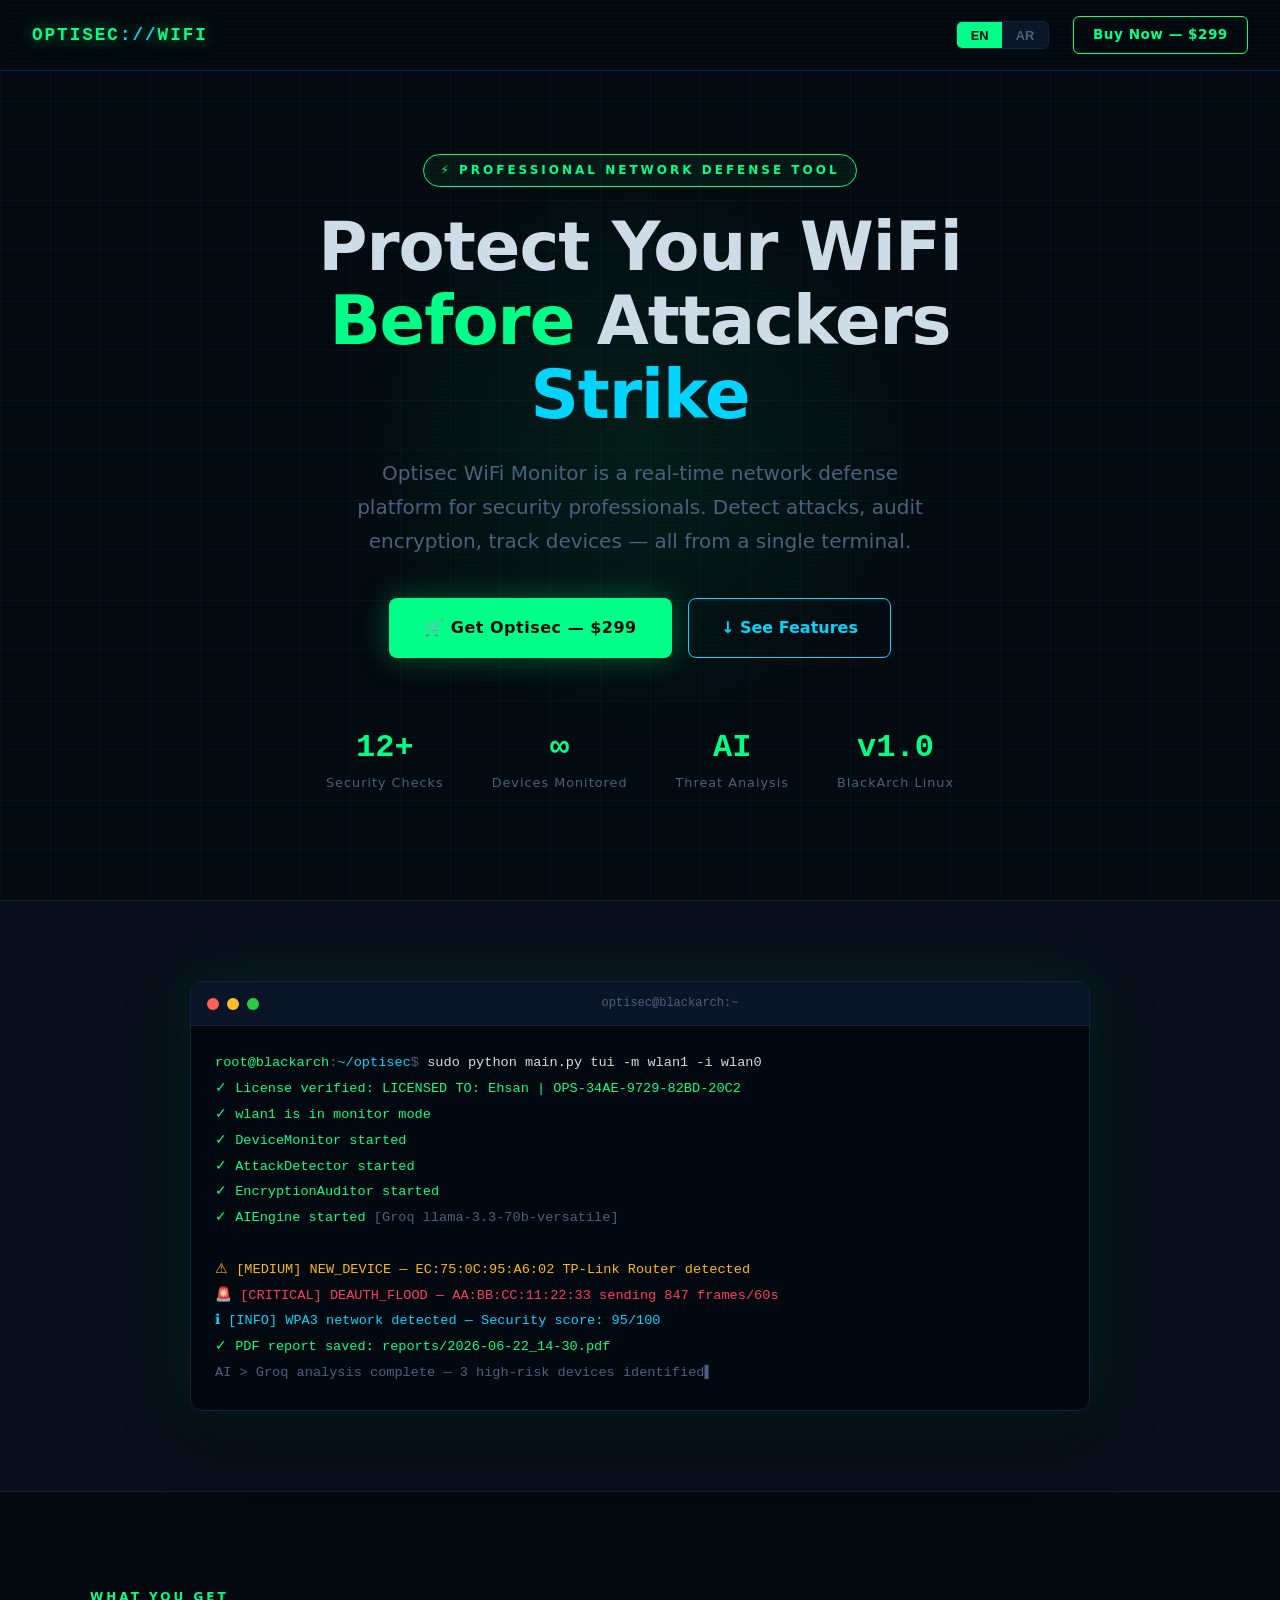
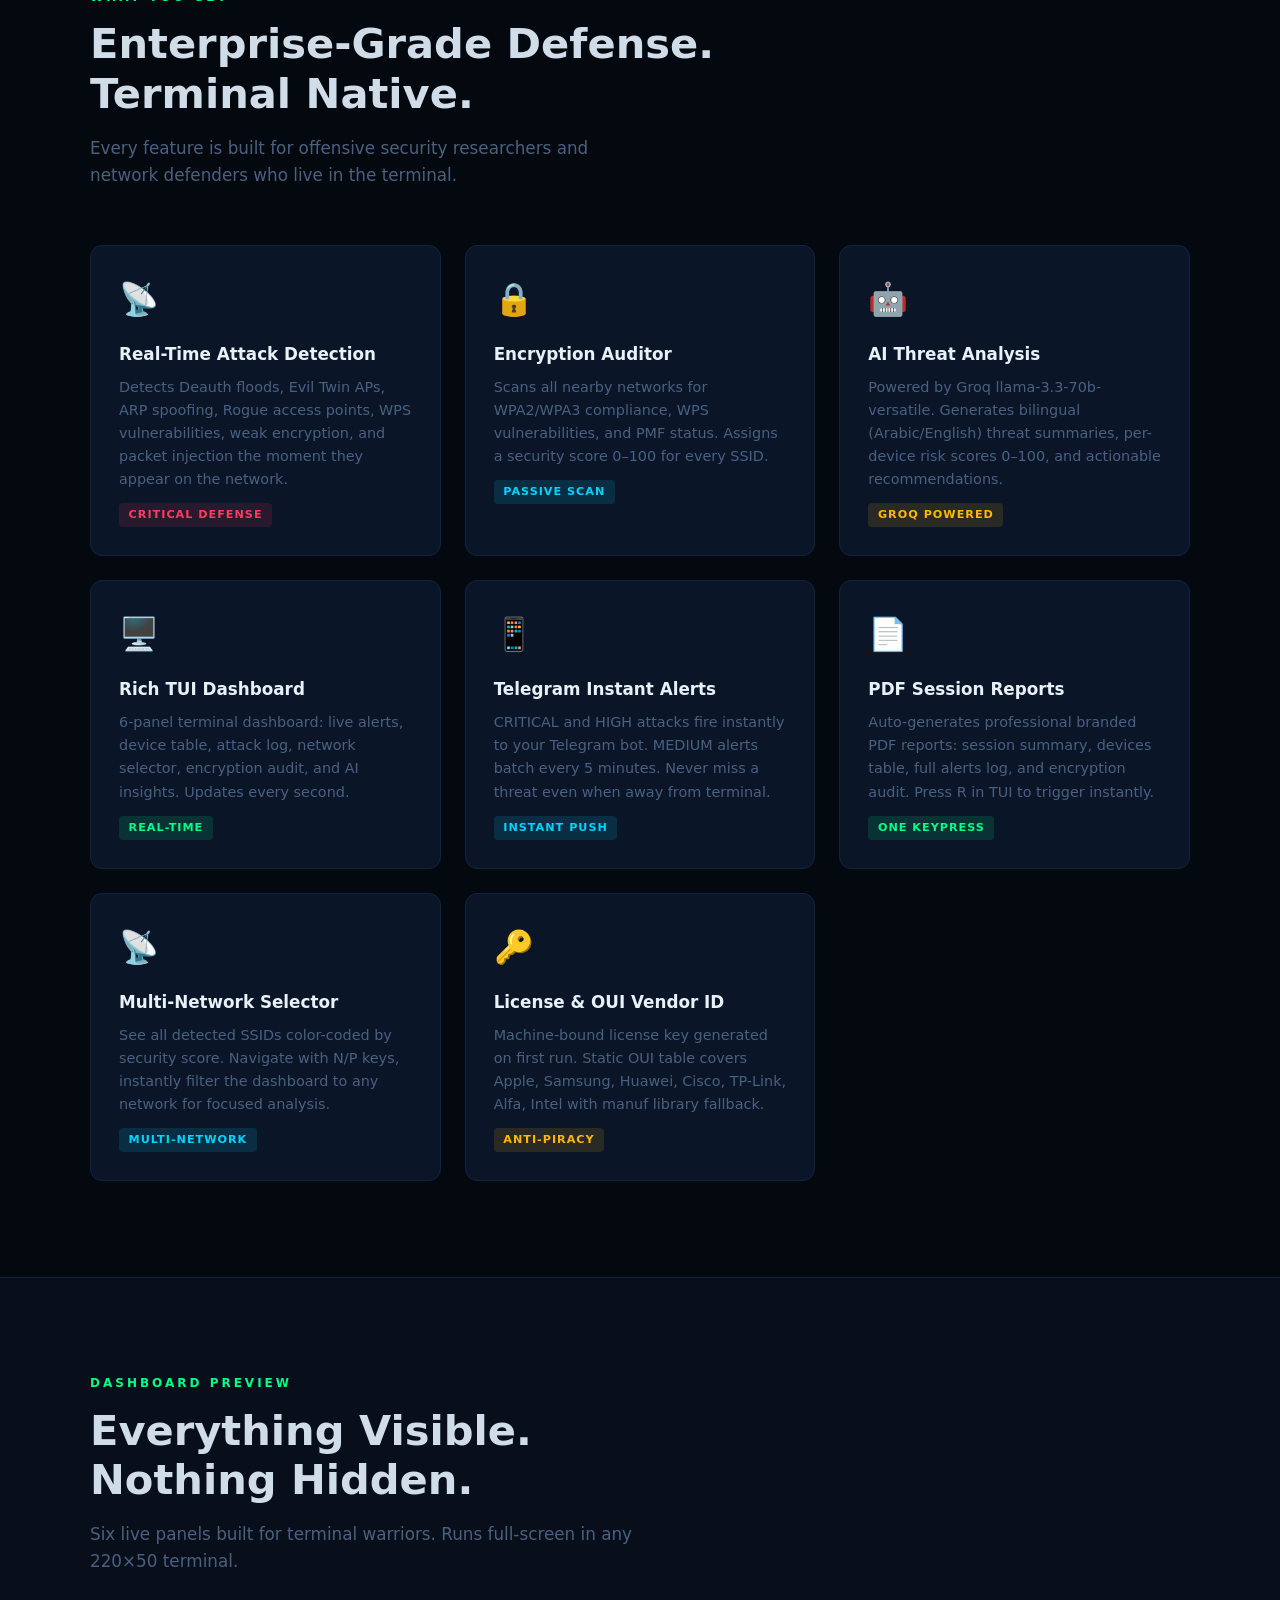
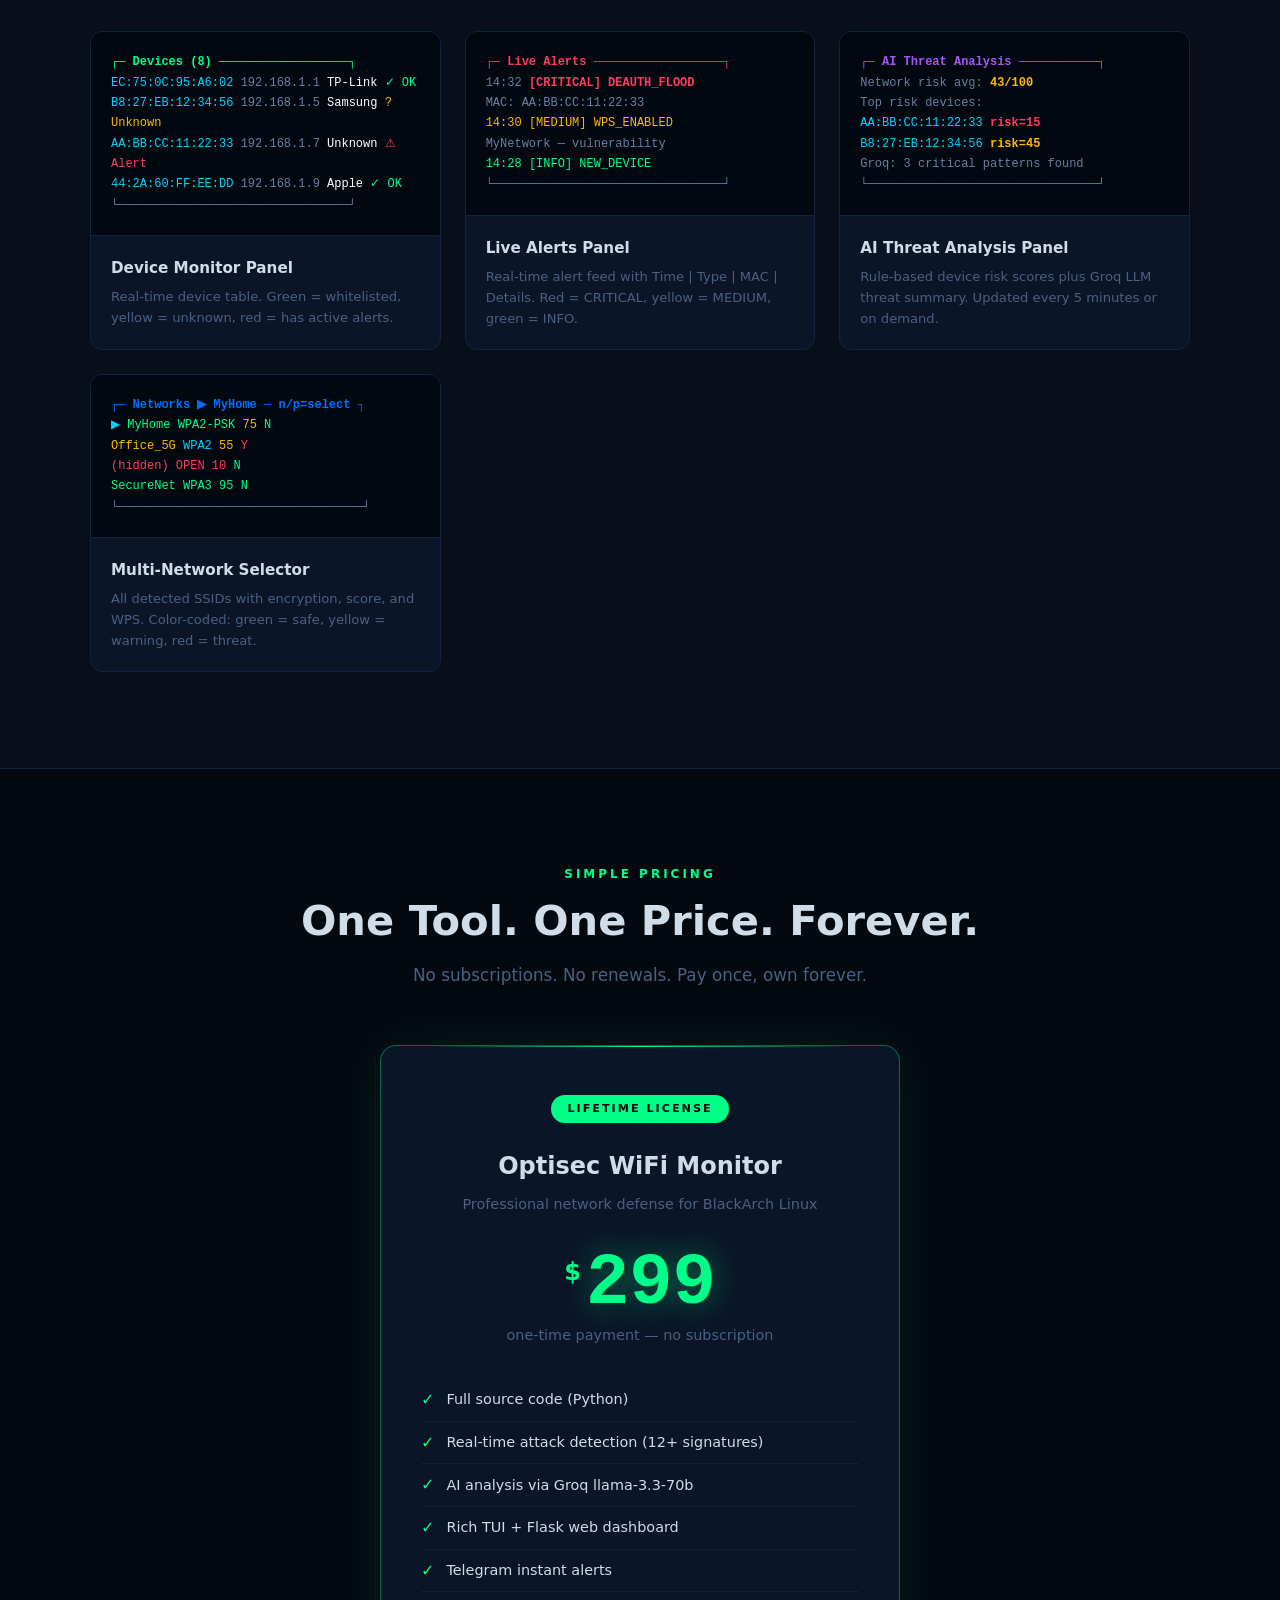
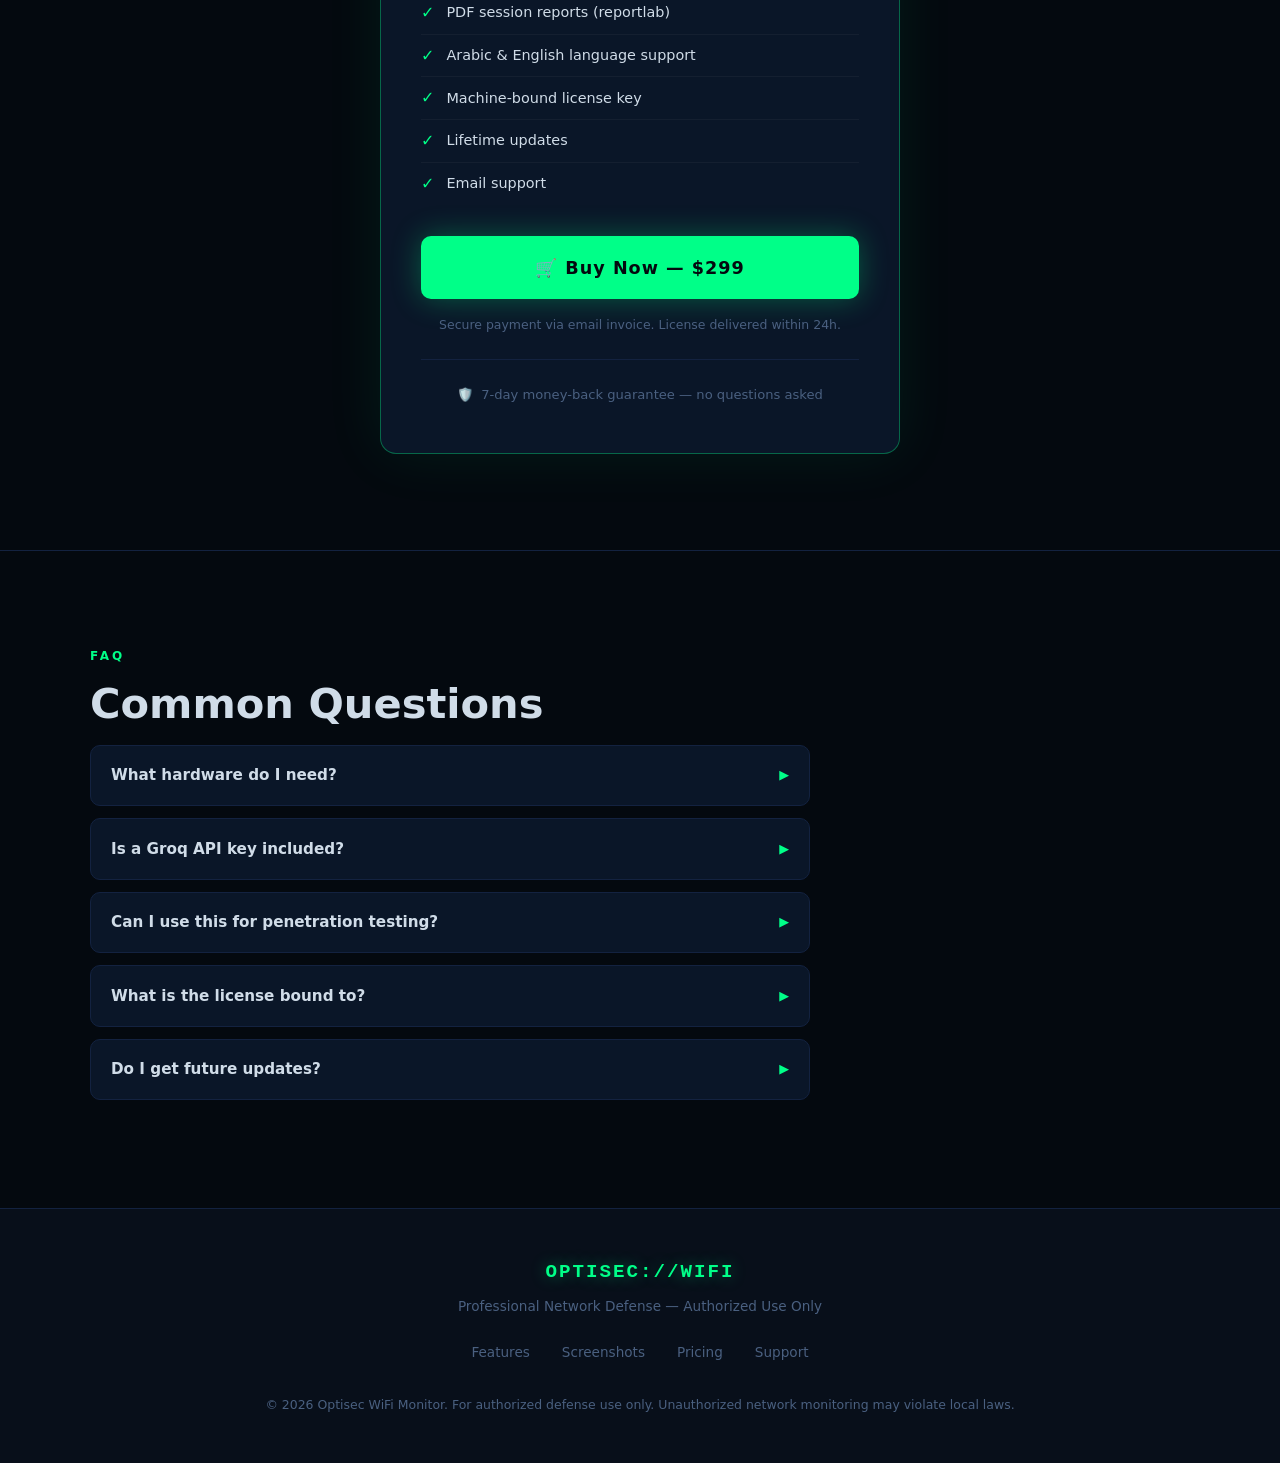
==== commit 6ddb7ff1: "Fix live sales page: price, fake PMKID claim, and stat label - Price was $199 everywhere (nav, hero," ====
--- a/index.html
+++ b/index.html
@@ -690,7 +690,7 @@
       <button class="lang-btn active" onclick="setLang('en')">EN</button>
       <button class="lang-btn" onclick="setLang('ar')">AR</button>
     </div>
-    <a href="#pricing" class="nav-cta" data-en="Buy Now — $199" data-ar="اشتر الآن — 199$">Buy Now — $199</a>
+    <a href="#pricing" class="nav-cta" data-en="Buy Now — $299" data-ar="اشتر الآن — 299$">Buy Now — $299</a>
   </div>
 </nav>
 
@@ -716,8 +716,8 @@
 
     <div class="hero-actions">
       <a href="#pricing" class="btn-primary"
-         data-en="🛒 Get Optisec — $199" data-ar="🛒 احصل على Optisec — 199$">
-        🛒 Get Optisec — $199
+         data-en="🛒 Get Optisec — $299" data-ar="🛒 احصل على Optisec — 299$">
+        🛒 Get Optisec — $299
       </a>
       <a href="#features" class="btn-secondary"
          data-en="↓ See Features" data-ar="↓ استعرض المزايا">
@@ -728,7 +728,7 @@
     <div class="hero-stats">
       <div class="stat">
         <div class="stat-num">12+</div>
-        <div class="stat-label" data-en="Attack Signatures" data-ar="توقيعات هجوم">Attack Signatures</div>
+        <div class="stat-label" data-en="Security Checks" data-ar="فحوصات أمنية">Security Checks</div>
       </div>
       <div class="stat">
         <div class="stat-num">∞</div>
@@ -793,8 +793,8 @@
       <div class="feature-card">
         <span class="feature-icon">📡</span>
         <h3 data-en="Real-Time Attack Detection" data-ar="كشف الهجمات الفوري">Real-Time Attack Detection</h3>
-        <p data-en="Detects Deauth floods, Evil Twin APs, ARP spoofing, PMKID attacks, and Rogue access points the moment they appear on the network." data-ar="يكتشف فيضانات إلغاء المصادقة، نقاط الوصول المزدوجة، انتحال ARP، وهجمات PMKID فور ظهورها على الشبكة.">
-          Detects Deauth floods, Evil Twin APs, ARP spoofing, PMKID attacks, and Rogue access points the moment they appear on the network.
+        <p data-en="Detects Deauth floods, Evil Twin APs, ARP spoofing, Rogue access points, WPS vulnerabilities, weak encryption, and packet injection the moment they appear on the network." data-ar="يكتشف فيضانات إلغاء المصادقة، نقاط الوصول المزدوجة، انتحال ARP، نقاط الوصول المارقة، ثغرات WPS، التشفير الضعيف، وحقن الحزم فور ظهورها على الشبكة.">
+          Detects Deauth floods, Evil Twin APs, ARP spoofing, Rogue access points, WPS vulnerabilities, weak encryption, and packet injection the moment they appear on the network.
         </p>
         <span class="tag tag-red" data-en="CRITICAL DEFENSE" data-ar="دفاع حرج">CRITICAL DEFENSE</span>
       </div>
@@ -982,7 +982,7 @@
 
         <div class="price-amount">
           <span class="price-currency">$</span>
-          <span class="price-number">199</span>
+          <span class="price-number">299</span>
           <div class="price-period" data-en="one-time payment — no subscription" data-ar="دفعة واحدة — بدون اشتراك">one-time payment — no subscription</div>
         </div>
 
@@ -999,10 +999,10 @@
           <li><span class="check">✓</span> <span data-en="Email support" data-ar="دعم عبر البريد الإلكتروني">Email support</span></li>
         </ul>
 
-        <a href="mailto:ahssanali84.syber@gmail.com?subject=Optisec WiFi Monitor — Purchase Request&body=I'd like to purchase Optisec WiFi Monitor for $199."
+        <a href="mailto:ahssanali84.syber@gmail.com?subject=Optisec WiFi Monitor — Purchase Request&body=I'd like to purchase Optisec WiFi Monitor for $299."
            class="btn-buy"
-           data-en="🛒 Buy Now — $199" data-ar="🛒 اشتر الآن — 199$">
-          🛒 Buy Now — $199
+           data-en="🛒 Buy Now — $299" data-ar="🛒 اشتر الآن — 299$">
+          🛒 Buy Now — $299
         </a>
 
         <div class="price-note"
